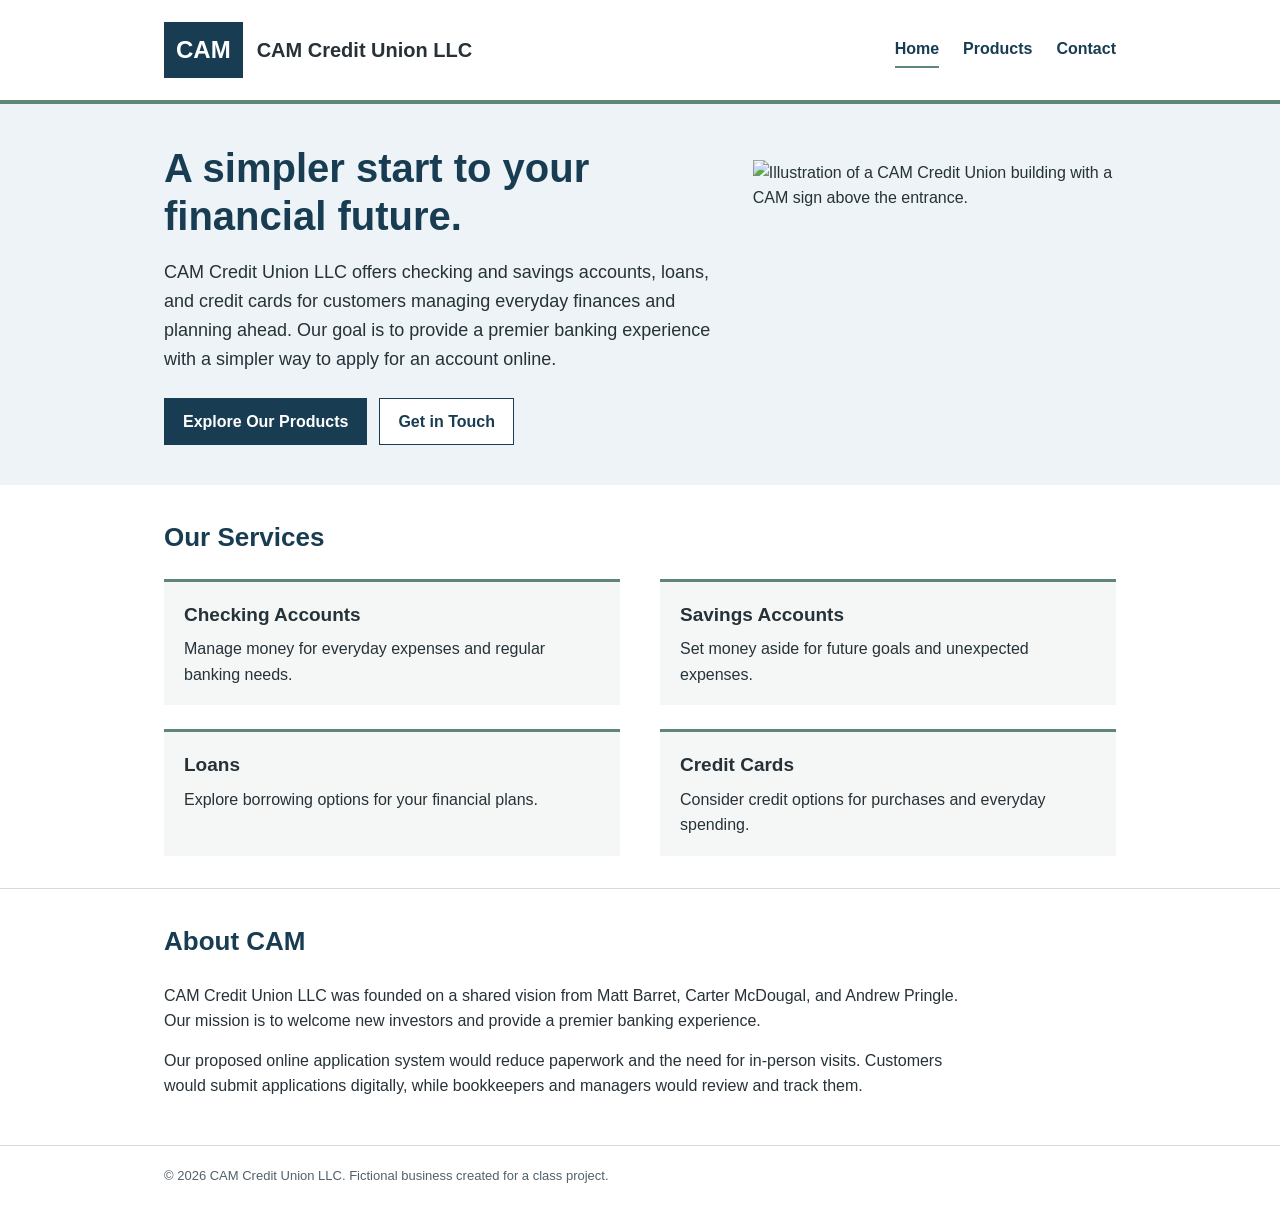
==== index.html @ 2ea2e190 "Add index.html for CAM Credit Union LLC homepage This HTML file serves as the homepage for CAM Credi" ====
<!DOCTYPE html>
<!-- Author: CAM Credit Union LLC project team | Date: November 2, 2026 -->
<html lang="en">
<head>
  <meta charset="UTF-8">
  <meta name="viewport" content="width=device-width, initial-scale=1.0">
  <meta name="description" content="Learn about CAM Credit Union LLC, a fictional credit union created for a class project.">
  <title>CAM Credit Union LLC | Home</title>
  <style>
    * { box-sizing: border-box; }
    body {
      margin: 0;
      font-family: Arial, Helvetica, sans-serif;
      line-height: 1.6;
      color: #263238;
      background-color: #ffffff;
    }
    .container { max-width: 1000px; margin: 0 auto; padding: 0 24px; }
    header { padding: 22px 0; border-bottom: 4px solid #608675; }
    .brand { display: flex; align-items: center; gap: 14px; }
    .header-layout {
      display: flex;
      align-items: center;
      justify-content: space-between;
      flex-wrap: wrap;
      gap: 20px;
    }
    nav { display: flex; flex-wrap: wrap; gap: 24px; }
    nav a {
      color: #183d53;
      font-weight: bold;
      text-decoration: none;
      padding: 4px 0;
      border-bottom: 2px solid transparent;
    }
    nav a[aria-current="page"], nav a:hover { border-bottom-color: #608675; }
    a:focus-visible { outline: 3px solid #183d53; outline-offset: 4px; }
    .actions { display: flex; flex-wrap: wrap; gap: 12px; margin-top: 24px; }
    .button {
      display: inline-block;
      padding: 10px 18px;
      background-color: #183d53;
      color: #ffffff;
      border: 1px solid #183d53;
      font-weight: bold;
      text-decoration: none;
    }
    .button:hover { background-color: #28536b; }
    .button.secondary { background-color: #ffffff; color: #183d53; }
    .button.secondary:hover { background-color: #e0e8ed; }
    .logo {
      padding: 9px 12px;
      background-color: #183d53;
      color: #ffffff;
      font-size: 24px;
      font-weight: bold;
    }
    .company-name { margin: 0; font-size: 20px; font-weight: bold; }
    main { background-color: #ffffff; }
    .hero { padding: 40px 0; background-color: #edf3f6; }
    .hero-layout {
      display: grid;
      grid-template-columns: 3fr 2fr;
      align-items: center;
      gap: 36px;
    }
    img {
      display: block;
      width: 100%;
      max-width: 360px;
      height: auto;
      margin: 0 auto;
    }
    h1 {
      max-width: 680px;
      margin: 0 0 18px;
      color: #183d53;
      font-size: 40px;
      line-height: 1.2;
    }
    .hero p { max-width: 740px; margin: 0; font-size: 18px; }
    section.content { padding: 32px 0; }
    h2 { margin: 0 0 20px; color: #183d53; font-size: 26px; }
    .services { display: grid; grid-template-columns: repeat(2, 1fr); gap: 24px 40px; }
    h3 { margin: 0 0 6px; font-size: 19px; }
    .services article {
      padding: 18px 20px;
      border-top: 3px solid #608675;
      background-color: #f5f7f6;
    }
    .services p { margin: 0; }
    .about { border-top: 1px solid #d5dce0; }
    .about p { max-width: 820px; margin: 0 0 14px; }
    footer { padding: 20px 0; border-top: 1px solid #d5dce0; color: #52616a; font-size: 13px; }
    footer p { margin: 0; }
    @media (max-width: 600px) {
      .company-name { font-size: 17px; }
      .hero { padding: 32px 0; }
      h1 { font-size: 32px; }
      .hero p { font-size: 16px; }
      .hero-layout { grid-template-columns: 1fr; gap: 24px; }
      img { max-width: 280px; }
      .services { grid-template-columns: 1fr; }
    }
  </style>
</head>
<body>
  <header>
    <div class="container header-layout">
      <div class="brand">
        <span class="logo" aria-hidden="true">CAM</span>
        <p class="company-name">CAM Credit Union LLC</p>
      </div>
      <!-- Products and Contact link to future pages; those pages are not included. -->
      <nav aria-label="Main navigation">
        <a href="index.html" aria-current="page">Home</a>
        <a href="products.html">Products</a>
        <a href="contact.html">Contact</a>
      </nav>
    </div>
  </header>
  <main>
    <section class="hero" aria-labelledby="welcome-heading">
      <div class="container hero-layout">
        <div>
          <h1 id="welcome-heading">A simpler start to your financial future.</h1>
          <p>CAM Credit Union LLC offers checking and savings accounts, loans, and credit cards for customers managing everyday finances and planning ahead. Our goal is to provide a premier banking experience with a simpler way to apply for an account online.</p>
          <div class="actions">
            <a class="button" href="products.html">Explore Our Products</a>
            <a class="button secondary" href="contact.html">Get in Touch</a>
          </div>
        </div>
        <img src="cam-credit-union.svg" width="480" height="360" alt="Illustration of a CAM Credit Union building with a CAM sign above the entrance.">
      </div>
    </section>
    <section class="content" aria-labelledby="services-heading">
      <div class="container">
        <h2 id="services-heading">Our Services</h2>
        <div class="services">
          <article>
            <h3>Checking Accounts</h3>
            <p>Manage money for everyday expenses and regular banking needs.</p>
          </article>
          <article>
            <h3>Savings Accounts</h3>
            <p>Set money aside for future goals and unexpected expenses.</p>
          </article>
          <article>
            <h3>Loans</h3>
            <p>Explore borrowing options for your financial plans.</p>
          </article>
          <article>
            <h3>Credit Cards</h3>
            <p>Consider credit options for purchases and everyday spending.</p>
          </article>
        </div>
      </div>
    </section>
    <section class="content about" aria-labelledby="about-heading">
      <div class="container">
        <h2 id="about-heading">About CAM</h2>
        <p>CAM Credit Union LLC was founded on a shared vision from Matt Barret, Carter McDougal, and Andrew Pringle. Our mission is to welcome new investors and provide a premier banking experience.</p>
        <p>Our proposed online application system would reduce paperwork and the need for in-person visits. Customers would submit applications digitally, while bookkeepers and managers would review and track them.</p>
      </div>
    </section>
  </main>
  <footer>
    <div class="container">
      <p>&copy; 2026 CAM Credit Union LLC. Fictional business created for a class project.</p>
    </div>
  </footer>
</body>
</html>
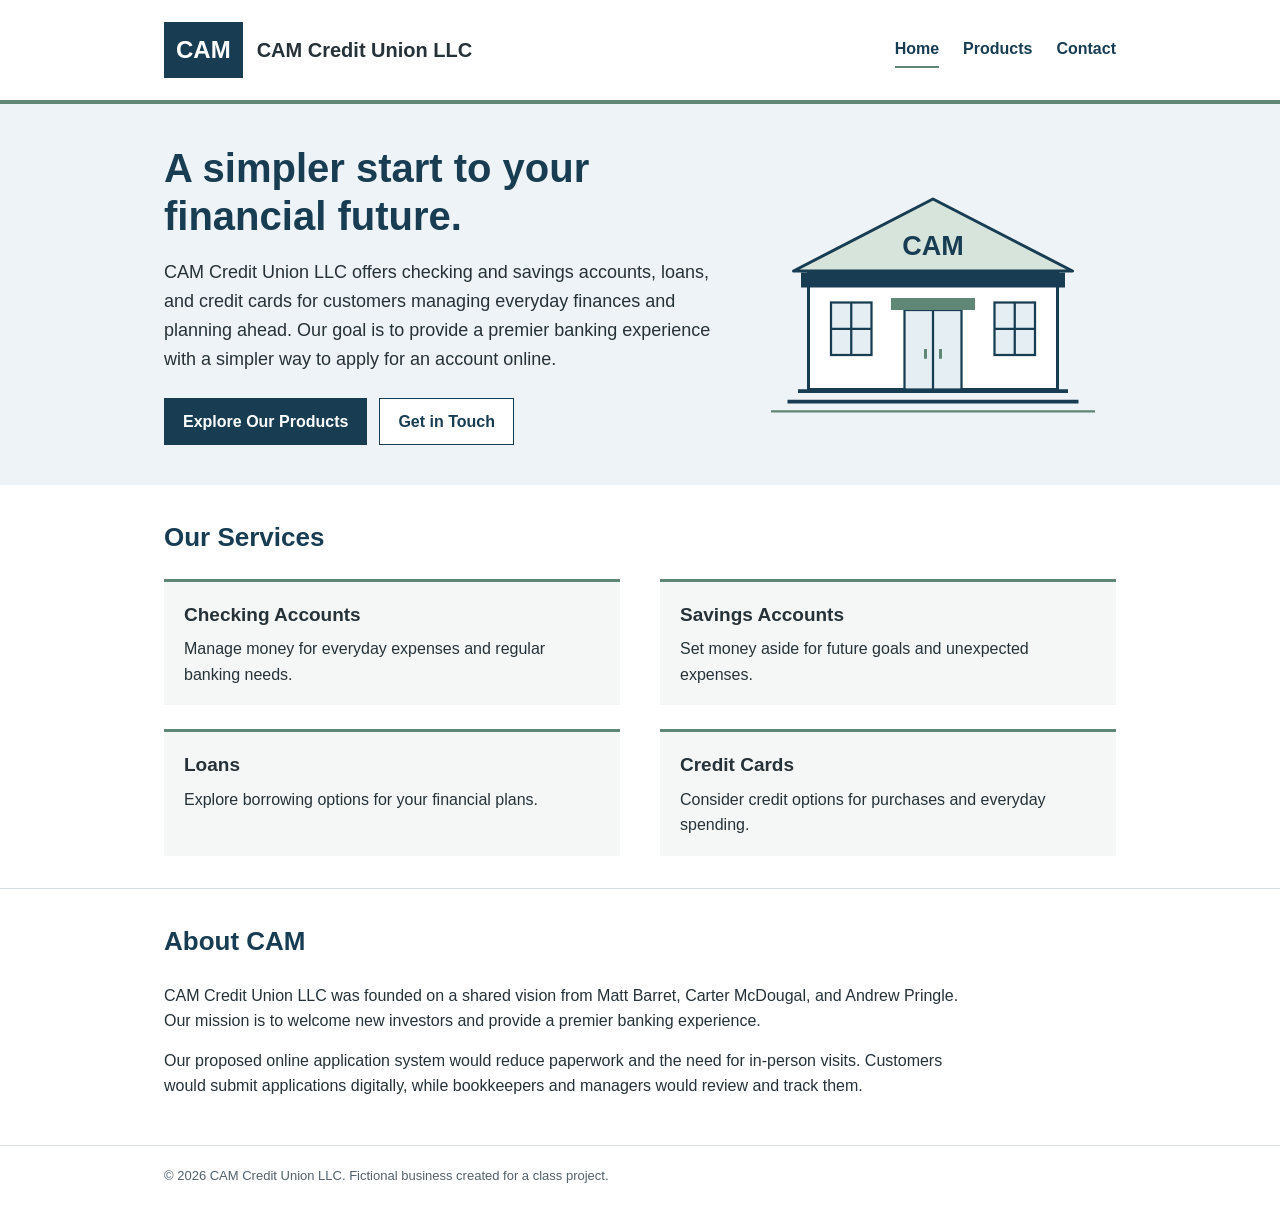
==== commit c6acab1e: "Added styles.css and an updated index.html file" ====
--- a/index.html
+++ b/index.html
@@ -1,173 +1,77 @@
-<!DOCTYPE html>
-<!-- Author: CAM Credit Union LLC project team | Date: November 2, 2026 -->
-<html lang="en">
-<head>
-  <meta charset="UTF-8">
-  <meta name="viewport" content="width=device-width, initial-scale=1.0">
-  <meta name="description" content="Learn about CAM Credit Union LLC, a fictional credit union created for a class project.">
-  <title>CAM Credit Union LLC | Home</title>
-  <style>
-    * { box-sizing: border-box; }
-    body {
-      margin: 0;
-      font-family: Arial, Helvetica, sans-serif;
-      line-height: 1.6;
-      color: #263238;
-      background-color: #ffffff;
-    }
-    .container { max-width: 1000px; margin: 0 auto; padding: 0 24px; }
-    header { padding: 22px 0; border-bottom: 4px solid #608675; }
-    .brand { display: flex; align-items: center; gap: 14px; }
-    .header-layout {
-      display: flex;
-      align-items: center;
-      justify-content: space-between;
-      flex-wrap: wrap;
-      gap: 20px;
-    }
-    nav { display: flex; flex-wrap: wrap; gap: 24px; }
-    nav a {
-      color: #183d53;
-      font-weight: bold;
-      text-decoration: none;
-      padding: 4px 0;
-      border-bottom: 2px solid transparent;
-    }
-    nav a[aria-current="page"], nav a:hover { border-bottom-color: #608675; }
-    a:focus-visible { outline: 3px solid #183d53; outline-offset: 4px; }
-    .actions { display: flex; flex-wrap: wrap; gap: 12px; margin-top: 24px; }
-    .button {
-      display: inline-block;
-      padding: 10px 18px;
-      background-color: #183d53;
-      color: #ffffff;
-      border: 1px solid #183d53;
-      font-weight: bold;
-      text-decoration: none;
-    }
-    .button:hover { background-color: #28536b; }
-    .button.secondary { background-color: #ffffff; color: #183d53; }
-    .button.secondary:hover { background-color: #e0e8ed; }
-    .logo {
-      padding: 9px 12px;
-      background-color: #183d53;
-      color: #ffffff;
-      font-size: 24px;
-      font-weight: bold;
-    }
-    .company-name { margin: 0; font-size: 20px; font-weight: bold; }
-    main { background-color: #ffffff; }
-    .hero { padding: 40px 0; background-color: #edf3f6; }
-    .hero-layout {
-      display: grid;
-      grid-template-columns: 3fr 2fr;
-      align-items: center;
-      gap: 36px;
-    }
-    img {
-      display: block;
-      width: 100%;
-      max-width: 360px;
-      height: auto;
-      margin: 0 auto;
-    }
-    h1 {
-      max-width: 680px;
-      margin: 0 0 18px;
-      color: #183d53;
-      font-size: 40px;
-      line-height: 1.2;
-    }
-    .hero p { max-width: 740px; margin: 0; font-size: 18px; }
-    section.content { padding: 32px 0; }
-    h2 { margin: 0 0 20px; color: #183d53; font-size: 26px; }
-    .services { display: grid; grid-template-columns: repeat(2, 1fr); gap: 24px 40px; }
-    h3 { margin: 0 0 6px; font-size: 19px; }
-    .services article {
-      padding: 18px 20px;
-      border-top: 3px solid #608675;
-      background-color: #f5f7f6;
-    }
-    .services p { margin: 0; }
-    .about { border-top: 1px solid #d5dce0; }
-    .about p { max-width: 820px; margin: 0 0 14px; }
-    footer { padding: 20px 0; border-top: 1px solid #d5dce0; color: #52616a; font-size: 13px; }
-    footer p { margin: 0; }
-    @media (max-width: 600px) {
-      .company-name { font-size: 17px; }
-      .hero { padding: 32px 0; }
-      h1 { font-size: 32px; }
-      .hero p { font-size: 16px; }
-      .hero-layout { grid-template-columns: 1fr; gap: 24px; }
-      img { max-width: 280px; }
-      .services { grid-template-columns: 1fr; }
-    }
-  </style>
-</head>
-<body>
-  <header>
-    <div class="container header-layout">
-      <div class="brand">
-        <span class="logo" aria-hidden="true">CAM</span>
-        <p class="company-name">CAM Credit Union LLC</p>
-      </div>
-      <!-- Products and Contact link to future pages; those pages are not included. -->
-      <nav aria-label="Main navigation">
-        <a href="index.html" aria-current="page">Home</a>
-        <a href="products.html">Products</a>
-        <a href="contact.html">Contact</a>
-      </nav>
-    </div>
-  </header>
-  <main>
-    <section class="hero" aria-labelledby="welcome-heading">
-      <div class="container hero-layout">
-        <div>
-          <h1 id="welcome-heading">A simpler start to your financial future.</h1>
-          <p>CAM Credit Union LLC offers checking and savings accounts, loans, and credit cards for customers managing everyday finances and planning ahead. Our goal is to provide a premier banking experience with a simpler way to apply for an account online.</p>
-          <div class="actions">
-            <a class="button" href="products.html">Explore Our Products</a>
-            <a class="button secondary" href="contact.html">Get in Touch</a>
-          </div>
-        </div>
-        <img src="cam-credit-union.svg" width="480" height="360" alt="Illustration of a CAM Credit Union building with a CAM sign above the entrance.">
-      </div>
-    </section>
-    <section class="content" aria-labelledby="services-heading">
-      <div class="container">
-        <h2 id="services-heading">Our Services</h2>
-        <div class="services">
-          <article>
-            <h3>Checking Accounts</h3>
-            <p>Manage money for everyday expenses and regular banking needs.</p>
-          </article>
-          <article>
-            <h3>Savings Accounts</h3>
-            <p>Set money aside for future goals and unexpected expenses.</p>
-          </article>
-          <article>
-            <h3>Loans</h3>
-            <p>Explore borrowing options for your financial plans.</p>
-          </article>
-          <article>
-            <h3>Credit Cards</h3>
-            <p>Consider credit options for purchases and everyday spending.</p>
-          </article>
-        </div>
-      </div>
-    </section>
-    <section class="content about" aria-labelledby="about-heading">
-      <div class="container">
-        <h2 id="about-heading">About CAM</h2>
-        <p>CAM Credit Union LLC was founded on a shared vision from Matt Barret, Carter McDougal, and Andrew Pringle. Our mission is to welcome new investors and provide a premier banking experience.</p>
-        <p>Our proposed online application system would reduce paperwork and the need for in-person visits. Customers would submit applications digitally, while bookkeepers and managers would review and track them.</p>
-      </div>
-    </section>
-  </main>
-  <footer>
-    <div class="container">
-      <p>&copy; 2026 CAM Credit Union LLC. Fictional business created for a class project.</p>
-    </div>
-  </footer>
-</body>
-</html>
+<!DOCTYPE html>
+<!-- Author: CAM Credit Union LLC project team | Date: November 2, 2026 -->
+<html lang="en">
+<head>
+  <meta charset="UTF-8">
+  <meta name="viewport" content="width=device-width, initial-scale=1.0">
+  <meta name="description" content="Learn about CAM Credit Union LLC, a fictional credit union created for a class project.">
+  <title>CAM Credit Union LLC | Home</title>
+  <link rel="stylesheet" href="styles.css">
+</head>
+<body>
+  <header>
+    <div class="container header-layout">
+      <div class="brand">
+        <span class="logo" aria-hidden="true">CAM</span>
+        <p class="company-name">CAM Credit Union LLC</p>
+      </div>
+      <!-- Products and Contact link to future pages; those pages are not included. -->
+      <nav aria-label="Main navigation">
+        <a href="index.html" aria-current="page">Home</a>
+        <a href="products.html">Products</a>
+        <a href="contact.html">Contact</a>
+      </nav>
+    </div>
+  </header>
+  <main>
+    <section class="hero" aria-labelledby="welcome-heading">
+      <div class="container hero-layout">
+        <div>
+          <h1 id="welcome-heading">A simpler start to your financial future.</h1>
+          <p>CAM Credit Union LLC offers checking and savings accounts, loans, and credit cards for customers managing everyday finances and planning ahead. Our goal is to provide a premier banking experience with a simpler way to apply for an account online.</p>
+          <div class="actions">
+            <a class="button" href="products.html">Explore Our Products</a>
+            <a class="button secondary" href="contact.html">Get in Touch</a>
+          </div>
+        </div>
+        <img src="cam-credit-union.svg" width="480" height="360" alt="Illustration of a CAM Credit Union building with a CAM sign above the entrance.">
+      </div>
+    </section>
+    <section class="content" aria-labelledby="services-heading">
+      <div class="container">
+        <h2 id="services-heading">Our Services</h2>
+        <div class="services">
+          <article>
+            <h3>Checking Accounts</h3>
+            <p>Manage money for everyday expenses and regular banking needs.</p>
+          </article>
+          <article>
+            <h3>Savings Accounts</h3>
+            <p>Set money aside for future goals and unexpected expenses.</p>
+          </article>
+          <article>
+            <h3>Loans</h3>
+            <p>Explore borrowing options for your financial plans.</p>
+          </article>
+          <article>
+            <h3>Credit Cards</h3>
+            <p>Consider credit options for purchases and everyday spending.</p>
+          </article>
+        </div>
+      </div>
+    </section>
+    <section class="content about" aria-labelledby="about-heading">
+      <div class="container">
+        <h2 id="about-heading">About CAM</h2>
+        <p>CAM Credit Union LLC was founded on a shared vision from Matt Barret, Carter McDougal, and Andrew Pringle. Our mission is to welcome new investors and provide a premier banking experience.</p>
+        <p>Our proposed online application system would reduce paperwork and the need for in-person visits. Customers would submit applications digitally, while bookkeepers and managers would review and track them.</p>
+      </div>
+    </section>
+  </main>
+  <footer>
+    <div class="container">
+      <p>&copy; 2026 CAM Credit Union LLC. Fictional business created for a class project.</p>
+    </div>
+  </footer>
+</body>
+</html>
--- a/styles.css
+++ b/styles.css
@@ -0,0 +1,96 @@
+* { box-sizing: border-box; }
+body {
+  margin: 0;
+  font-family: Arial, Helvetica, sans-serif;
+  line-height: 1.6;
+  color: #263238;
+  background-color: #ffffff;
+}
+.container { max-width: 1000px; margin: 0 auto; padding: 0 24px; }
+header { padding: 22px 0; border-bottom: 4px solid #608675; }
+.brand { display: flex; align-items: center; gap: 14px; }
+.header-layout {
+  display: flex;
+  align-items: center;
+  justify-content: space-between;
+  flex-wrap: wrap;
+  gap: 20px;
+}
+nav { display: flex; flex-wrap: wrap; gap: 24px; }
+nav a {
+  color: #183d53;
+  font-weight: bold;
+  text-decoration: none;
+  padding: 4px 0;
+  border-bottom: 2px solid transparent;
+}
+nav a[aria-current="page"], nav a:hover { border-bottom-color: #608675; }
+a:focus-visible { outline: 3px solid #183d53; outline-offset: 4px; }
+.actions { display: flex; flex-wrap: wrap; gap: 12px; margin-top: 24px; }
+.button {
+  display: inline-block;
+  padding: 10px 18px;
+  background-color: #183d53;
+  color: #ffffff;
+  border: 1px solid #183d53;
+  font-weight: bold;
+  text-decoration: none;
+}
+.button:hover { background-color: #28536b; }
+.button.secondary { background-color: #ffffff; color: #183d53; }
+.button.secondary:hover { background-color: #e0e8ed; }
+.logo {
+  padding: 9px 12px;
+  background-color: #183d53;
+  color: #ffffff;
+  font-size: 24px;
+  font-weight: bold;
+}
+.company-name { margin: 0; font-size: 20px; font-weight: bold; }
+main { background-color: #ffffff; }
+.hero { padding: 40px 0; background-color: #edf3f6; }
+.hero-layout {
+  display: grid;
+  grid-template-columns: 3fr 2fr;
+  align-items: center;
+  gap: 36px;
+}
+img {
+  display: block;
+  width: 100%;
+  max-width: 360px;
+  height: auto;
+  margin: 0 auto;
+}
+h1 {
+  max-width: 680px;
+  margin: 0 0 18px;
+  color: #183d53;
+  font-size: 40px;
+  line-height: 1.2;
+}
+.hero p { max-width: 740px; margin: 0; font-size: 18px; }
+section.content { padding: 32px 0; }
+h2 { margin: 0 0 20px; color: #183d53; font-size: 26px; }
+.services { display: grid; grid-template-columns: repeat(2, 1fr); gap: 24px 40px; }
+h3 { margin: 0 0 6px; font-size: 19px; }
+.services article {
+  padding: 18px 20px;
+  border-top: 3px solid #608675;
+  background-color: #f5f7f6;
+}
+.services p { margin: 0; }
+.about { border-top: 1px solid #d5dce0; }
+.about p { max-width: 820px; margin: 0 0 14px; }
+footer { padding: 20px 0; border-top: 1px solid #d5dce0; color: #52616a; font-size: 13px; }
+footer p { margin: 0; }
+@media (max-width: 600px) {
+  .company-name { font-size: 17px; }
+  .hero { padding: 32px 0; }
+  h1 { font-size: 32px; }
+  .hero p { font-size: 16px; }
+  .hero-layout { grid-template-columns: 1fr; gap: 24px; }
+  img { max-width: 280px; }
+  .services { grid-template-columns: 1fr; }
+}
+
